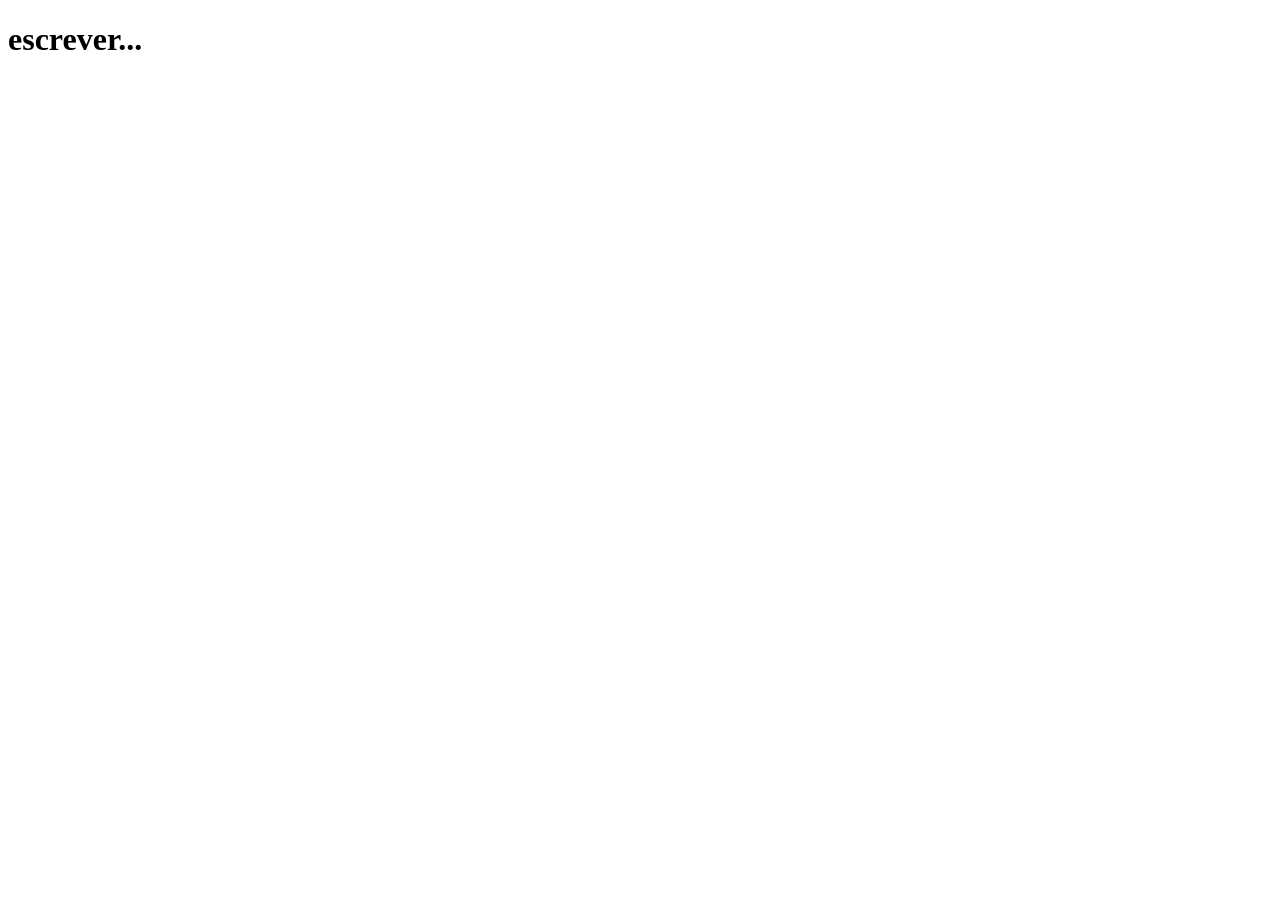
==== index.html @ 7a858284 "criando a estrutura inicial do index" ====
<!DOCTYPE html>
<html lang="pt-br">
<head>
    <meta charset="UTF-8">
    <meta name="viewport" content="width=device-width, initial-scale=1.0">
    <title>IVNA</title>
</head>
<body>
    <h1>escrever...</h1>
</body>
</html>
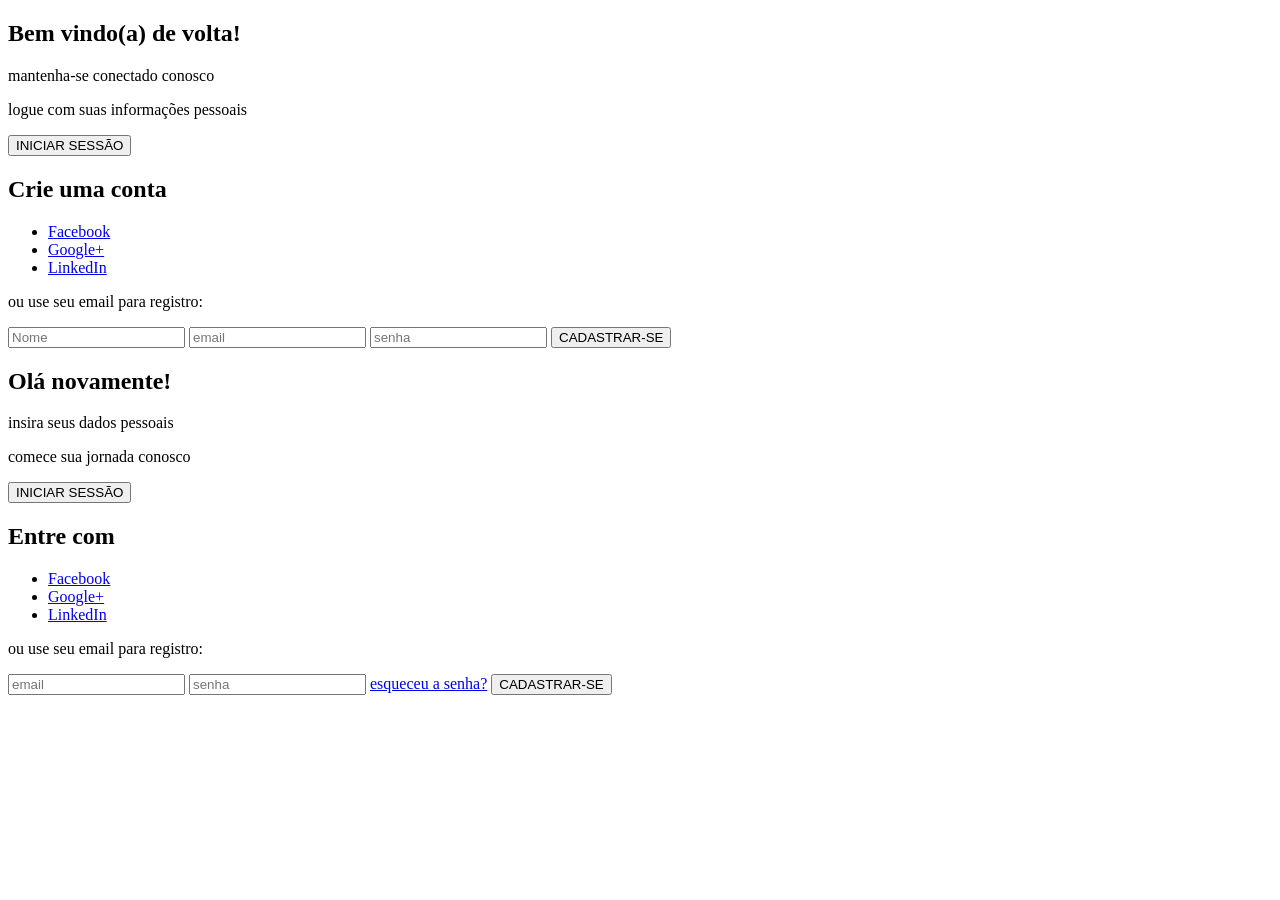
==== commit 84b930c8: "Adicionando as estruturas iniciais" ====
--- a/index.html
+++ b/index.html
@@ -1,11 +1,84 @@
 <!DOCTYPE html>
-<html lang="pt-br">
+<html lang="pt-br">   <!-- OIIII gente espero que não se incomodem com tantos comentários kjkkjdskkk é p eu n me perder, podem apagar esta aqui dps-->
 <head>
     <meta charset="UTF-8">
     <meta name="viewport" content="width=device-width, initial-scale=1.0">
-    <title>IVNA</title>
+    <title>LOGIN</title>
 </head>
 <body>
-    <h1>escrever...</h1>
+
+    <!------------------- ÁREA DO LOGIN E DOS CONTAINERS ------------------->
+    <div class="container">
+
+        <div class="content first-content"> <!------- FIRST CONTENT ------->
+            
+            <div class="primeira-coluna">
+                <h2 class="titulo">Bem vindo(a) de volta!</h2>
+                <p class="descricao">mantenha-se conectado conosco</p>
+                <p class="descricao">logue com suas informações pessoais</p>
+                <button class="btn">INICIAR SESSÃO</button>
+            </div>
+
+            <div class="segunda-coluna"> <!------------ SEGUNDA COLUNA ------------>
+                <h2 class="titulo">Crie uma conta</h2>
+                
+                <div class="social-media"> <!-- redes sociais para entrar-->
+                    <ul>
+                        <li><a href="#">Facebook</a></li>
+                        <li><a href="#">Google+</a></li>
+                        <li><a href="#">LinkedIn</a></li>
+                    </ul>
+                </div> <!-- FIM redes sociais para entrar-->
+
+                <p class="descrição">ou use seu email para registro:</p>
+                <form class="form">
+                    <input type="text" placeholder="Nome">
+                    <input type="email" placeholder="email">
+                    <input type="senha" placeholder="senha">
+                    <button class="btn">CADASTRAR-SE</button>
+                </form>
+
+            </div> <!------------ FIM DA SEGUNDA COLUNA ------------>
+
+        </div> <!------ FIM DO FIRST CONTENT ------->
+
+
+<!---------- TROCA DE TELAS: CADASTRO PARA O LOGIN (aqui foi um copia e cola do anterior)---------->
+
+
+        <div class="content second-content">
+            <div class="primeira-coluna">
+                <h2 class="titulo">Olá novamente!</h2>
+                <p class="descricao">insira seus dados pessoais</p>
+                <p class="descricao">comece sua jornada conosco</p>
+                <button class="btn">INICIAR SESSÃO</button>
+            </div>
+
+            <div class="segunda-coluna"> <!------------ SEGUNDA COLUNA ------------>
+                <h2 class="titulo">Entre com</h2>
+                
+                <div class="social-media"> <!-- redes sociais para entrar-->
+                    <ul>
+                        <li><a href="#">Facebook</a></li>
+                        <li><a href="#">Google+</a></li>
+                        <li><a href="#">LinkedIn</a></li>
+                    </ul>
+                </div> <!-- FIM redes sociais para entrar-->
+
+                <p class="descrição">ou use seu email para registro:</p>
+                <form class="form">
+                    <input type="email" placeholder="email">
+                    <input type="senha" placeholder="senha">
+                    <a href="#">esqueceu a senha?</a>
+                    <button class="btn">CADASTRAR-SE</button>
+                </form>
+
+            </div> <!------------ FIM DA SEGUNDA COLUNA ------------>
+        </div>
+        
+
+    
+    </div>
+  
 </body>
 </html>
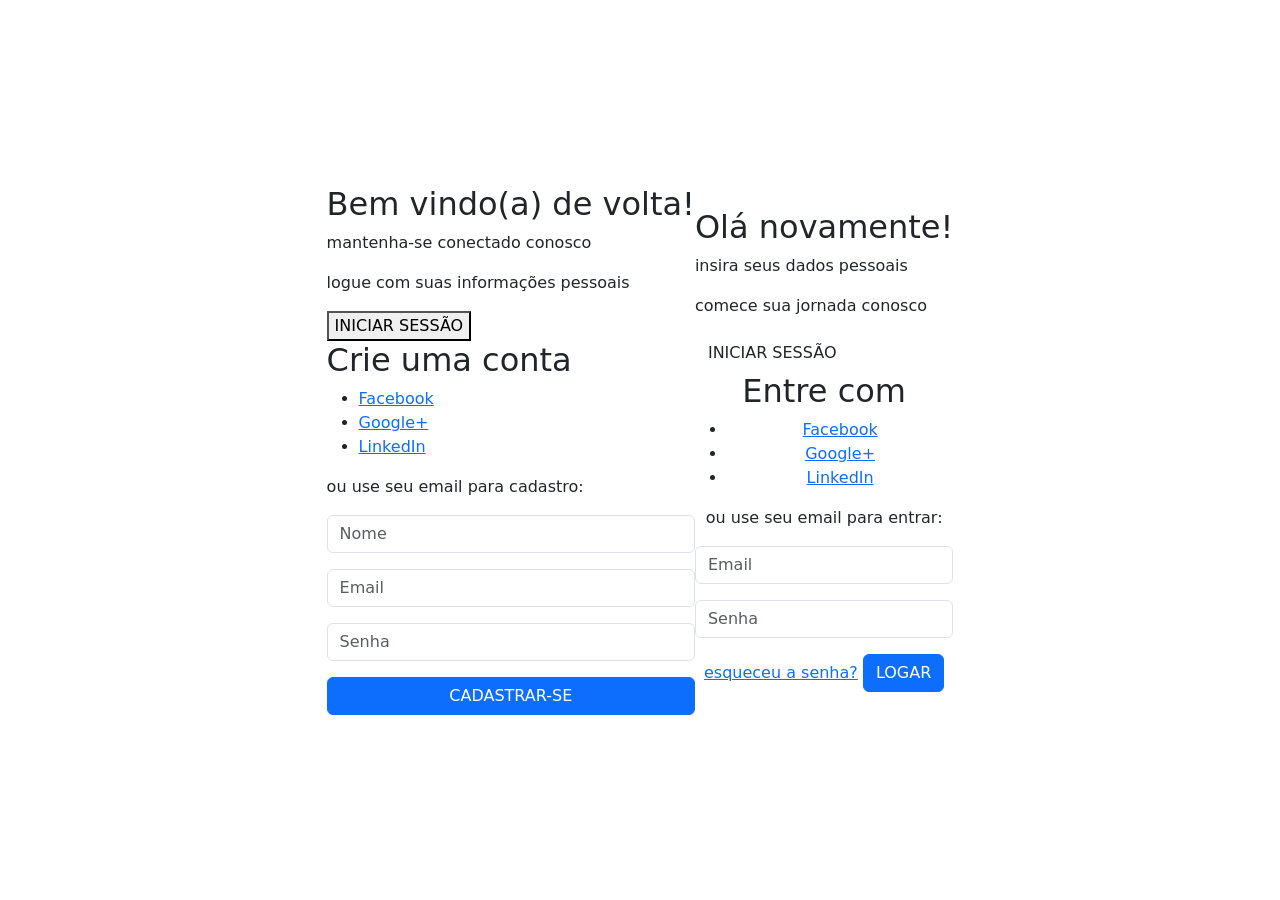
==== commit 768cc73a: "adicionei botoes e espacamento" ====
--- a/index.html
+++ b/index.html
@@ -3,12 +3,16 @@
 <head>
     <meta charset="UTF-8">
     <meta name="viewport" content="width=device-width, initial-scale=1.0">
-    <title>LOGIN</title>
+     <title>Locus | Login</title>
+    <!-- boostrap-->
+     <link href="https://cdn.jsdelivr.net/npm/bootstrap@5.3.3/dist/css/bootstrap.min.css" rel="stylesheet">
+    <!-- link do css aqq -->
+    <link rel="stylesheet" href="style.css">
 </head>
 <body>
 
     <!------------------- ÁREA DO LOGIN E DOS CONTAINERS ------------------->
-    <div class="container">
+   <div class="login-container d-flex justify-content-center align-items-center vh-100">
 
         <div class="content first-content"> <!------- FIRST CONTENT ------->
             
@@ -16,7 +20,7 @@
                 <h2 class="titulo">Bem vindo(a) de volta!</h2>
                 <p class="descricao">mantenha-se conectado conosco</p>
                 <p class="descricao">logue com suas informações pessoais</p>
-                <button class="btn">INICIAR SESSÃO</button>
+                <button class="btn-login">INICIAR SESSÃO</button> 
             </div>
 
             <div class="segunda-coluna"> <!------------ SEGUNDA COLUNA ------------>
@@ -30,12 +34,13 @@
                     </ul>
                 </div> <!-- FIM redes sociais para entrar-->
 
-                <p class="descrição">ou use seu email para registro:</p>
+               <p class="descricao">ou use seu email para cadastro: </p> <!--modifiquei um pouco aq  -->
                 <form class="form">
-                    <input type="text" placeholder="Nome">
-                    <input type="email" placeholder="email">
-                    <input type="senha" placeholder="senha">
-                    <button class="btn">CADASTRAR-SE</button>
+                   <input type="text" class="form-control mb-3" placeholder="Nome">
+                   <input type="email" class="form-control mb-3" placeholder="Email">
+                  <input type="password" class="form-control mb-3" placeholder="Senha">
+                  <button type="submit" class="btn btn-primary w-100"> CADASTRAR-SE </button>
+                   
                 </form>
 
             </div> <!------------ FIM DA SEGUNDA COLUNA ------------>
@@ -54,7 +59,7 @@
                 <button class="btn">INICIAR SESSÃO</button>
             </div>
 
-            <div class="segunda-coluna"> <!------------ SEGUNDA COLUNA ------------>
+           <div class="segunda-coluna text-center"><!------------ SEGUNDA COLUNA ------------>
                 <h2 class="titulo">Entre com</h2>
                 
                 <div class="social-media"> <!-- redes sociais para entrar-->
@@ -65,12 +70,12 @@
                     </ul>
                 </div> <!-- FIM redes sociais para entrar-->
 
-                <p class="descrição">ou use seu email para registro:</p>
+                <p class="descricao">ou use seu email para entrar:</p>
                 <form class="form">
-                    <input type="email" placeholder="email">
-                    <input type="senha" placeholder="senha">
+                    <input type="email" class="form-control mb-3" placeholder="Email">
+                   <input type="password" class="form-control mb-3" placeholder="Senha">
                     <a href="#">esqueceu a senha?</a>
-                    <button class="btn">CADASTRAR-SE</button>
+                    <button type="submit" class="btn btn-primary">LOGAR</button>
                 </form>
 
             </div> <!------------ FIM DA SEGUNDA COLUNA ------------>
@@ -79,6 +84,7 @@
 
     
     </div>
-  
+  <!--antes de fechar o body to fechando o bootsrtap-->
+  <script src="https://cdn.jsdelivr.net/npm/bootstrap@5.3.3/dist/js/bootstrap.bundle.min.js"></script>
 </body>
 </html>
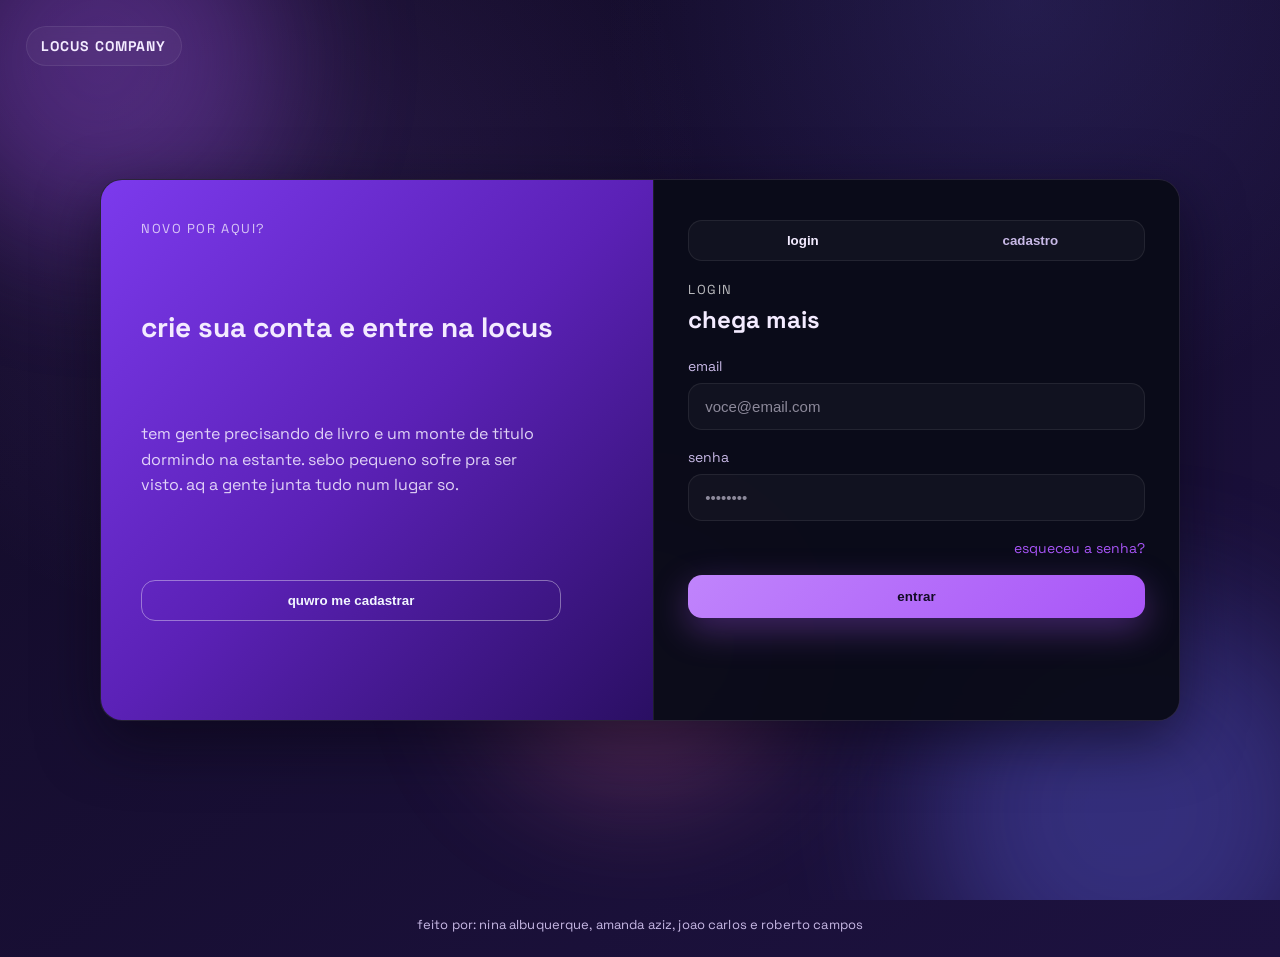
==== commit 8e23e00c: "criei a tela de login e cadastro" ====
--- a/index.html
+++ b/index.html
@@ -1,90 +1,110 @@
 <!DOCTYPE html>
-<html lang="pt-br">   <!-- OIIII gente espero que não se incomodem com tantos comentários kjkkjdskkk é p eu n me perder, podem apagar esta aqui dps-->
+<html lang="pt-br">
 <head>
-    <meta charset="UTF-8">
-    <meta name="viewport" content="width=device-width, initial-scale=1.0">
-     <title>Locus | Login</title>
-    <!-- boostrap-->
-     <link href="https://cdn.jsdelivr.net/npm/bootstrap@5.3.3/dist/css/bootstrap.min.css" rel="stylesheet">
-    <!-- link do css aqq -->
-    <link rel="stylesheet" href="style.css">
+  <!-- config basica -->
+  <meta charset="UTF-8">
+  <meta name="viewport" content="width=device-width, initial-scale=1.0">
+  <title>locus | autentificacao</title>
+  <link rel="preconnect" href="https://fonts.googleapis.com">
+  <link rel="preconnect" href="https://fonts.gstatic.com" crossorigin>
+  <link href="https://fonts.googleapis.com/css2?family=space+grotesk:wght@400;500;600;700&display=swap" rel="stylesheet">
+  <link rel="stylesheet" href="style.css">
 </head>
 <body>
+  <!-- fundo com glow -->
+  <div class="gradient-bg">
+    <span class="orb orb-1"></span>
+    <span class="orb orb-2"></span>
+    <span class="orb orb-3"></span>
+  </div>
 
-    <!------------------- ÁREA DO LOGIN E DOS CONTAINERS ------------------->
-   <div class="login-container d-flex justify-content-center align-items-center vh-100">
+  <!-- card principal -->
+  <main class="auth-wrapper">
+    <div class="brand">locus company</div>
 
-        <div class="content first-content"> <!------- FIRST CONTENT ------->
-            
-            <div class="primeira-coluna">
-                <h2 class="titulo">Bem vindo(a) de volta!</h2>
-                <p class="descricao">mantenha-se conectado conosco</p>
-                <p class="descricao">logue com suas informações pessoais</p>
-                <button class="btn-login">INICIAR SESSÃO</button> 
+    <div class="auth-card" id="authCard">
+      <!-- painel lateral -->
+      <section class="side-panel">
+        <div class="panel-copy copy-login">
+          <p class="eyebrow">novo por aqui?</p>
+          <h2>crie sua conta e entre na locus</h2>
+          <p class="text">tem gente precisando de livro e um monte de titulo dormindo na estante. sebo pequeno sofre pra ser visto. aq a gente junta tudo num lugar so.</p>
+          <button class="ghost-btn" data-mode="register">quwro me cadastrar</button>
+        </div>
+
+        <div class="panel-copy copy-register">
+          <p class="eyebrow">ja faz parte?</p>
+          <h2>bom te ver de novo!</h2>
+          <p class="text">so logar rapidinho e seguir cacando livros, doando ou achando um sebo parceiro.</p>
+          <button class="ghost-btn" data-mode="login">voltar para login</button>
+        </div>
+      </section>
+
+      <!-- area dos formularios -->
+      <section class="forms">
+        <div class="tab-switch">
+          <button class="tab-btn active" data-mode="login">login</button>
+          <button class="tab-btn" data-mode="register">cadastro</button>
+          <span class="tab-indicator"></span>
+        </div>
+
+        <div class="forms-slider">
+          <form class="form form-login" autocomplete="off">
+            <div class="form-header">
+              <p class="eyebrow">login</p>
+              <h3>chega mais</h3>
             </div>
 
-            <div class="segunda-coluna"> <!------------ SEGUNDA COLUNA ------------>
-                <h2 class="titulo">Crie uma conta</h2>
-                
-                <div class="social-media"> <!-- redes sociais para entrar-->
-                    <ul>
-                        <li><a href="#">Facebook</a></li>
-                        <li><a href="#">Google+</a></li>
-                        <li><a href="#">LinkedIn</a></li>
-                    </ul>
-                </div> <!-- FIM redes sociais para entrar-->
-
-               <p class="descricao">ou use seu email para cadastro: </p> <!--modifiquei um pouco aq  -->
-                <form class="form">
-                   <input type="text" class="form-control mb-3" placeholder="Nome">
-                   <input type="email" class="form-control mb-3" placeholder="Email">
-                  <input type="password" class="form-control mb-3" placeholder="Senha">
-                  <button type="submit" class="btn btn-primary w-100"> CADASTRAR-SE </button>
-                   
-                </form>
-
-            </div> <!------------ FIM DA SEGUNDA COLUNA ------------>
-
-        </div> <!------ FIM DO FIRST CONTENT ------->
-
-
-<!---------- TROCA DE TELAS: CADASTRO PARA O LOGIN (aqui foi um copia e cola do anterior)---------->
-
-
-        <div class="content second-content">
-            <div class="primeira-coluna">
-                <h2 class="titulo">Olá novamente!</h2>
-                <p class="descricao">insira seus dados pessoais</p>
-                <p class="descricao">comece sua jornada conosco</p>
-                <button class="btn">INICIAR SESSÃO</button>
+            <div class="input-group">
+              <label for="login-email">email</label>
+              <input id="login-email" type="email" placeholder="voce@email.com" required>
             </div>
 
-           <div class="segunda-coluna text-center"><!------------ SEGUNDA COLUNA ------------>
-                <h2 class="titulo">Entre com</h2>
-                
-                <div class="social-media"> <!-- redes sociais para entrar-->
-                    <ul>
-                        <li><a href="#">Facebook</a></li>
-                        <li><a href="#">Google+</a></li>
-                        <li><a href="#">LinkedIn</a></li>
-                    </ul>
-                </div> <!-- FIM redes sociais para entrar-->
+            <div class="input-group">
+              <label for="login-password">senha</label>
+              <input id="login-password" type="password" placeholder="••••••••" required>
+            </div>
 
-                <p class="descricao">ou use seu email para entrar:</p>
-                <form class="form">
-                    <input type="email" class="form-control mb-3" placeholder="Email">
-                   <input type="password" class="form-control mb-3" placeholder="Senha">
-                    <a href="#">esqueceu a senha?</a>
-                    <button type="submit" class="btn btn-primary">LOGAR</button>
-                </form>
+            <div class="form-footer">
+              <a class="link" href="#">esqueceu a senha?</a>
+            </div>
 
-            </div> <!------------ FIM DA SEGUNDA COLUNA ------------>
+            <button type="submit" class="primary-btn">entrar</button>
+          </form>
+
+          <form class="form form-register" autocomplete="off">
+            <div class="form-header">
+              <p class="eyebrow">cadastro</p>
+              <h3>vem fazer parte</h3>
+            </div>
+
+            <div class="input-group">
+              <label for="register-name">nome completo</label>
+              <input id="register-name" type="text" placeholder="seu nome" required>
+            </div>
+
+            <div class="input-group">
+              <label for="register-email">email</label>
+              <input id="register-email" type="email" placeholder="voce@email.com" required>
+            </div>
+
+            <div class="input-group">
+              <label for="register-password">senha</label>
+              <input id="register-password" type="password" placeholder="crie uma senha" required>
+            </div>
+
+            <button type="submit" class="primary-btn">cadastrar</button>
+          </form>
         </div>
-        
+      </section>
+    </div>
+  </main>
 
-    
-    </div>
-  <!--antes de fechar o body to fechando o bootsrtap-->
-  <script src="https://cdn.jsdelivr.net/npm/bootstrap@5.3.3/dist/js/bootstrap.bundle.min.js"></script>
+  <!-- creditos -->
+  <footer class="credits">
+    feito por: nina albuquerque, amanda aziz, joao carlos e roberto campos
+  </footer>
+
+  <script src="script.js"></script>
 </body>
 </html>
--- a/style.css
+++ b/style.css
@@ -0,0 +1,454 @@
+/* paleta roxinha c ajuda de yt e chat aq */
+:root {
+  --bg-1: #120b26;
+  --bg-2: #1d1240;
+  --card: rgba(19, 16, 35, 0.9);
+  --panel-gradient: linear-gradient(135deg, #7c3aed, #5b21b6 50%, #2a0f63 100%);
+  --accent: #c084fc;
+  --accent-2: #a855f7;
+  --text: #f3ebff;
+  --muted: #c8b9e6;
+  --stroke: rgba(255, 255, 255, 0.08);
+  --shadow: 0 20px 60px rgba(8, 5, 20, 0.6);
+  --radius: 22px;
+  --transition: 0.6s cubic-bezier(0.55, 0, 0.1, 1);
+}
+
+*,
+*::before,
+*::after {
+  box-sizing: border-box;
+}
+
+/* fundo com degrade e brilhos */
+body {
+  margin: 0;
+  min-height: 100vh;
+  font-family: "Space Grotesk", "Segoe UI", system-ui, -apple-system, sans-serif;
+  color: var(--text);
+  background: radial-gradient(circle at 20% 20%, rgba(180, 120, 255, 0.12), transparent 35%),
+    radial-gradient(circle at 80% 0%, rgba(120, 116, 255, 0.14), transparent 30%),
+    linear-gradient(145deg, var(--bg-1) 0%, var(--bg-2) 100%);
+  overflow-x: hidden;
+}
+
+.gradient-bg {
+  position: fixed;
+  inset: 0;
+  overflow: hidden;
+  z-index: 0;
+}
+
+/* bolhas de glow espalhadas */
+.orb {
+  position: absolute;
+  filter: blur(70px);
+  opacity: 0.35;
+  border-radius: 50%;
+}
+
+.orb-1 {
+  width: 360px;
+  height: 360px;
+  background: #a855f7;
+  top: -120px;
+  left: -80px;
+}
+
+.orb-2 {
+  width: 420px;
+  height: 420px;
+  background: #6366f1;
+  bottom: -120px;
+  right: -60px;
+}
+
+.orb-3 {
+  width: 280px;
+  height: 280px;
+  background: #f472b6;
+  bottom: 120px;
+  left: 50%;
+  transform: translateX(-50%);
+}
+
+.auth-wrapper {
+  position: relative;
+  z-index: 1;
+  min-height: 100vh;
+  display: grid;
+  place-items: center;
+  padding: 48px 18px;
+}
+
+.brand {
+  position: absolute;
+  top: 26px;
+  left: 26px;
+  font-weight: 700;
+  letter-spacing: 0.08em;
+  color: var(--text);
+  text-transform: uppercase;
+  font-size: 14px;
+  padding: 10px 14px;
+  border: 1px solid var(--stroke);
+  border-radius: 999px;
+  background: rgba(255, 255, 255, 0.04);
+  backdrop-filter: blur(8px);
+}
+
+/* card principal */
+.auth-card {
+  width: min(1080px, 100%);
+  display: grid;
+  grid-template-columns: 1.05fr 1fr;
+  background: var(--card);
+  border: 1px solid var(--stroke);
+  border-radius: var(--radius);
+  overflow: hidden;
+  box-shadow: var(--shadow);
+  backdrop-filter: blur(14px);
+  transition: transform 0.4s ease, box-shadow 0.4s ease;
+}
+
+.auth-card:hover {
+  transform: translateY(-4px);
+  box-shadow: 0 25px 70px rgba(6, 10, 30, 0.65);
+}
+
+.side-panel {
+  position: relative;
+  background: var(--panel-gradient);
+  padding: 48px 40px 54px;
+  overflow: hidden;
+  display: grid;
+  align-content: space-between;
+  min-height: 540px;
+}
+
+.panel-copy {
+  position: absolute;
+  inset: 40px;
+  display: grid;
+  gap: 12px;
+  max-width: 420px;
+  transition: opacity var(--transition), transform var(--transition);
+}
+
+.copy-register {
+  opacity: 0;
+  transform: translateY(14px);
+  pointer-events: none;
+}
+
+.auth-card.register-mode .copy-register {
+  opacity: 1;
+  transform: translateY(0);
+  pointer-events: auto;
+}
+
+.auth-card.register-mode .copy-login {
+  opacity: 0;
+  transform: translateY(-10px);
+  pointer-events: none;
+}
+
+.eyebrow {
+  margin: 0;
+  font-size: 13px;
+  letter-spacing: 0.12em;
+  text-transform: uppercase;
+  color: rgba(255, 255, 255, 0.72);
+}
+
+.panel-copy h2 {
+  margin: 2px 0 6px;
+  font-size: 28px;
+  line-height: 1.25;
+}
+
+.panel-copy .text {
+  margin: 0 0 12px;
+  color: rgba(243, 235, 255, 0.88);
+  line-height: 1.6;
+}
+
+.side-illustration {
+  position: absolute;
+  bottom: 32px;
+  left: 40px;
+  right: 40px;
+  display: flex;
+  align-items: center;
+  gap: 18px;
+  opacity: 0.65;
+}
+
+.side-illustration .line {
+  flex: 1;
+  height: 1px;
+  background: linear-gradient(90deg, transparent, rgba(255, 255, 255, 0.5), transparent);
+}
+
+.side-illustration .dots {
+  width: 64px;
+  height: 64px;
+  border-radius: 20px;
+  background: rgba(255, 255, 255, 0.08);
+  position: relative;
+  overflow: hidden;
+}
+
+.side-illustration .dots::after {
+  content: "";
+  position: absolute;
+  inset: 12px;
+  background: radial-gradient(circle at 30% 30%, #a855f7 0, transparent 35%),
+    radial-gradient(circle at 70% 60%, #6366f1 0, transparent 45%);
+  filter: blur(4px);
+}
+
+.forms {
+  background: rgba(9, 10, 22, 0.75);
+  padding: 40px 34px;
+  border-left: 1px solid var(--stroke);
+  position: relative;
+  overflow: hidden;
+}
+
+/* abas do topo */
+.tab-switch {
+  position: relative;
+  display: grid;
+  grid-template-columns: repeat(2, 1fr);
+  border: 1px solid var(--stroke);
+  border-radius: 14px;
+  margin-bottom: 18px;
+  overflow: hidden;
+  background: rgba(255, 255, 255, 0.03);
+}
+
+.tab-btn {
+  background: transparent;
+  color: var(--muted);
+  border: none;
+  padding: 12px 10px;
+  font-weight: 600;
+  cursor: pointer;
+  position: relative;
+  z-index: 2;
+  transition: color 0.25s ease;
+}
+
+.tab-btn.active {
+  color: var(--text);
+}
+
+.tab-indicator {
+  position: absolute;
+  inset: 0 50% 0 auto;
+  background: linear-gradient(135deg, #c084fc, #a855f7);
+  border-radius: 12px;
+  z-index: 1;
+  transition: transform 0.45s ease;
+}
+
+.auth-card.login-mode .tab-indicator {
+  transform: translateX(-100%);
+}
+
+.auth-card.register-mode .tab-indicator {
+  transform: translateX(0);
+}
+
+/* area dos forms */
+.forms-slider {
+  position: relative;
+  width: 100%;
+  transition: opacity var(--transition);
+}
+
+.form {
+  width: 100%;
+  padding: 2px 0;
+  display: grid;
+  gap: 18px;
+}
+
+.form-register {
+  display: none;
+}
+
+.auth-card.register-mode .form-register {
+  display: grid;
+}
+
+.auth-card.register-mode .form-login {
+  display: none;
+}
+
+.form-header h3 {
+  margin: 6px 0 4px;
+  font-size: 24px;
+}
+
+.input-group {
+  display: grid;
+  gap: 8px;
+}
+
+.input-group label {
+  font-size: 14px;
+  color: var(--muted);
+}
+
+.input-group input {
+  width: 100%;
+  padding: 14px 16px;
+  border-radius: 14px;
+  border: 1px solid rgba(255, 255, 255, 0.08);
+  background: rgba(255, 255, 255, 0.03);
+  color: var(--text);
+  font-size: 15px;
+  transition: border-color 0.25s ease, box-shadow 0.25s ease, transform 0.25s ease;
+}
+
+.input-group input::placeholder {
+  color: rgba(243, 235, 255, 0.55);
+}
+
+.input-group input:focus {
+  outline: none;
+  border-color: rgba(168, 85, 247, 0.9);
+  box-shadow: 0 8px 24px rgba(168, 85, 247, 0.22);
+  transform: translateY(-1px);
+}
+
+.primary-btn,
+.ghost-btn {
+  cursor: pointer;
+  border: none;
+  font-weight: 600;
+  border-radius: 14px;
+  transition: transform 0.2s ease, box-shadow 0.25s ease, background 0.3s ease;
+}
+
+.primary-btn {
+  width: 100%;
+  padding: 14px 18px;
+  background: linear-gradient(135deg, #c084fc, #a855f7);
+  color: #120b26;
+  box-shadow: 0 12px 35px rgba(168, 85, 247, 0.35);
+  letter-spacing: 0.01em;
+}
+
+.primary-btn:hover {
+  transform: translateY(-1px);
+  box-shadow: 0 14px 40px rgba(168, 85, 247, 0.45);
+}
+
+.primary-btn:active {
+  transform: translateY(0);
+}
+
+.ghost-btn {
+  padding: 12px 18px;
+  border: 1px solid rgba(255, 255, 255, 0.38);
+  background: transparent;
+  color: #f2f6ff;
+  align-self: start;
+}
+
+.ghost-btn:hover {
+  transform: translateY(-1px);
+  background: rgba(255, 255, 255, 0.08);
+}
+
+.form-footer {
+  display: flex;
+  justify-content: flex-end;
+}
+
+.link {
+  color: var(--accent-2);
+  text-decoration: none;
+  font-size: 14px;
+}
+
+.link:hover {
+  text-decoration: underline;
+}
+
+/* creditos */
+.credits {
+  text-align: center;
+  color: var(--muted);
+  font-size: 13px;
+  margin: 16px 0 24px;
+  letter-spacing: 0.01em;
+}
+
+.auth-card.login-mode .forms-slider {
+  transform: translateX(0);
+}
+
+@media (max-width: 1050px) {
+  .auth-card {
+    grid-template-columns: 1fr;
+  }
+
+  .side-panel {
+    min-height: auto;
+    padding: 42px 34px 38px;
+    border-top: 1px solid var(--stroke);
+  }
+
+  .panel-copy {
+    position: relative;
+    inset: auto;
+  }
+
+  .side-illustration {
+    display: none;
+  }
+}
+
+@media (max-width: 720px) {
+  .auth-wrapper {
+    padding: 26px 16px;
+  }
+
+  .auth-card {
+    border-radius: 18px;
+  }
+
+  .forms {
+    padding: 26px 20px;
+  }
+
+  .form {
+    width: 100%;
+    padding: 0;
+  }
+
+  .forms-slider {
+    width: 100%;
+  }
+
+  .auth-card.register-mode .forms-slider,
+  .auth-card.login-mode .forms-slider {
+    transform: translateX(0);
+  }
+
+  .form-register {
+    display: none;
+  }
+
+  .auth-card.register-mode .form-register {
+    display: grid;
+  }
+
+  .auth-card.register-mode .form-login {
+    display: none;
+  }
+}
